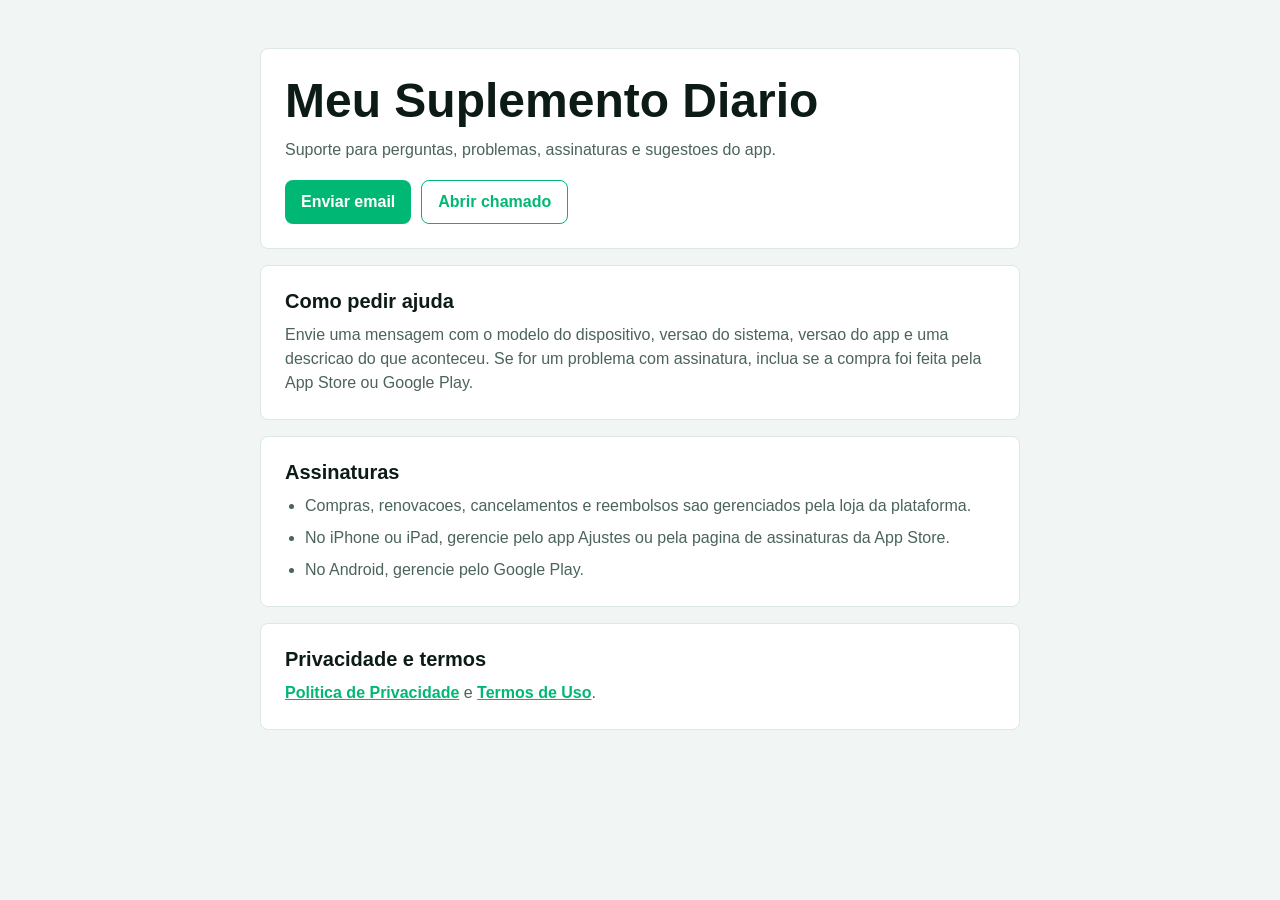
==== support.html @ db2baebf "fix" ====
<!DOCTYPE html>
<html lang="pt-BR">
<head>
  <meta charset="UTF-8">
  <meta name="viewport" content="width=device-width, initial-scale=1">
  <meta name="description" content="Suporte do app Meu Suplemento Diario.">
  <title>Meu Suplemento Diario - Suporte</title>
  <style>
    :root {
      color-scheme: light;
      --bg: #f1f6f4;
      --card: #ffffff;
      --ink: #0d1b16;
      --muted: #4b6359;
      --brand: #00b873;
      --line: #dce8e2;
    }

    * {
      box-sizing: border-box;
    }

    body {
      margin: 0;
      min-height: 100vh;
      background: var(--bg);
      color: var(--ink);
      font-family: -apple-system, BlinkMacSystemFont, "Segoe UI", sans-serif;
      line-height: 1.5;
    }

    main {
      width: min(760px, calc(100% - 32px));
      margin: 0 auto;
      padding: 48px 0;
    }

    header,
    section {
      background: var(--card);
      border: 1px solid var(--line);
      border-radius: 8px;
      padding: 24px;
      margin-bottom: 16px;
    }

    h1,
    h2 {
      margin: 0 0 10px;
      line-height: 1.15;
    }

    h1 {
      font-size: clamp(2rem, 6vw, 3rem);
    }

    h2 {
      font-size: 1.25rem;
    }

    p,
    ul {
      margin: 0;
      color: var(--muted);
    }

    ul {
      padding-left: 20px;
    }

    li + li {
      margin-top: 8px;
    }

    a {
      color: var(--brand);
      font-weight: 700;
    }

    .actions {
      display: flex;
      flex-wrap: wrap;
      gap: 10px;
      margin-top: 18px;
    }

    .button {
      display: inline-flex;
      align-items: center;
      min-height: 44px;
      padding: 0 16px;
      border-radius: 8px;
      background: var(--brand);
      color: white;
      text-decoration: none;
    }

    .button.secondary {
      background: transparent;
      color: var(--brand);
      border: 1px solid var(--brand);
    }
  </style>
</head>
<body>
  <main>
    <header>
      <h1>Meu Suplemento Diario</h1>
      <p>Suporte para perguntas, problemas, assinaturas e sugestoes do app.</p>
      <div class="actions">
        <a class="button" href="mailto:willonplay@gmail.com?subject=Suporte%20Meu%20Suplemento%20Diario">Enviar email</a>
        <a class="button secondary" href="https://github.com/WillyanAnjos/mobile_meu_suplemento/issues">Abrir chamado</a>
      </div>
    </header>

    <section>
      <h2>Como pedir ajuda</h2>
      <p>Envie uma mensagem com o modelo do dispositivo, versao do sistema, versao do app e uma descricao do que aconteceu. Se for um problema com assinatura, inclua se a compra foi feita pela App Store ou Google Play.</p>
    </section>

    <section>
      <h2>Assinaturas</h2>
      <ul>
        <li>Compras, renovacoes, cancelamentos e reembolsos sao gerenciados pela loja da plataforma.</li>
        <li>No iPhone ou iPad, gerencie pelo app Ajustes ou pela pagina de assinaturas da App Store.</li>
        <li>No Android, gerencie pelo Google Play.</li>
      </ul>
    </section>

    <section>
      <h2>Privacidade e termos</h2>
      <p>
        <a href="https://docs.google.com/document/d/13U2lFwAuf5_R0zhXfWkgEvFUcP1fyfnhhZ6wa0B0Kvw/edit?usp=sharing">Politica de Privacidade</a>
        e
        <a href="https://www.apple.com/legal/internet-services/itunes/dev/stdeula/">Termos de Uso</a>.
      </p>
    </section>
  </main>
</body>
</html>
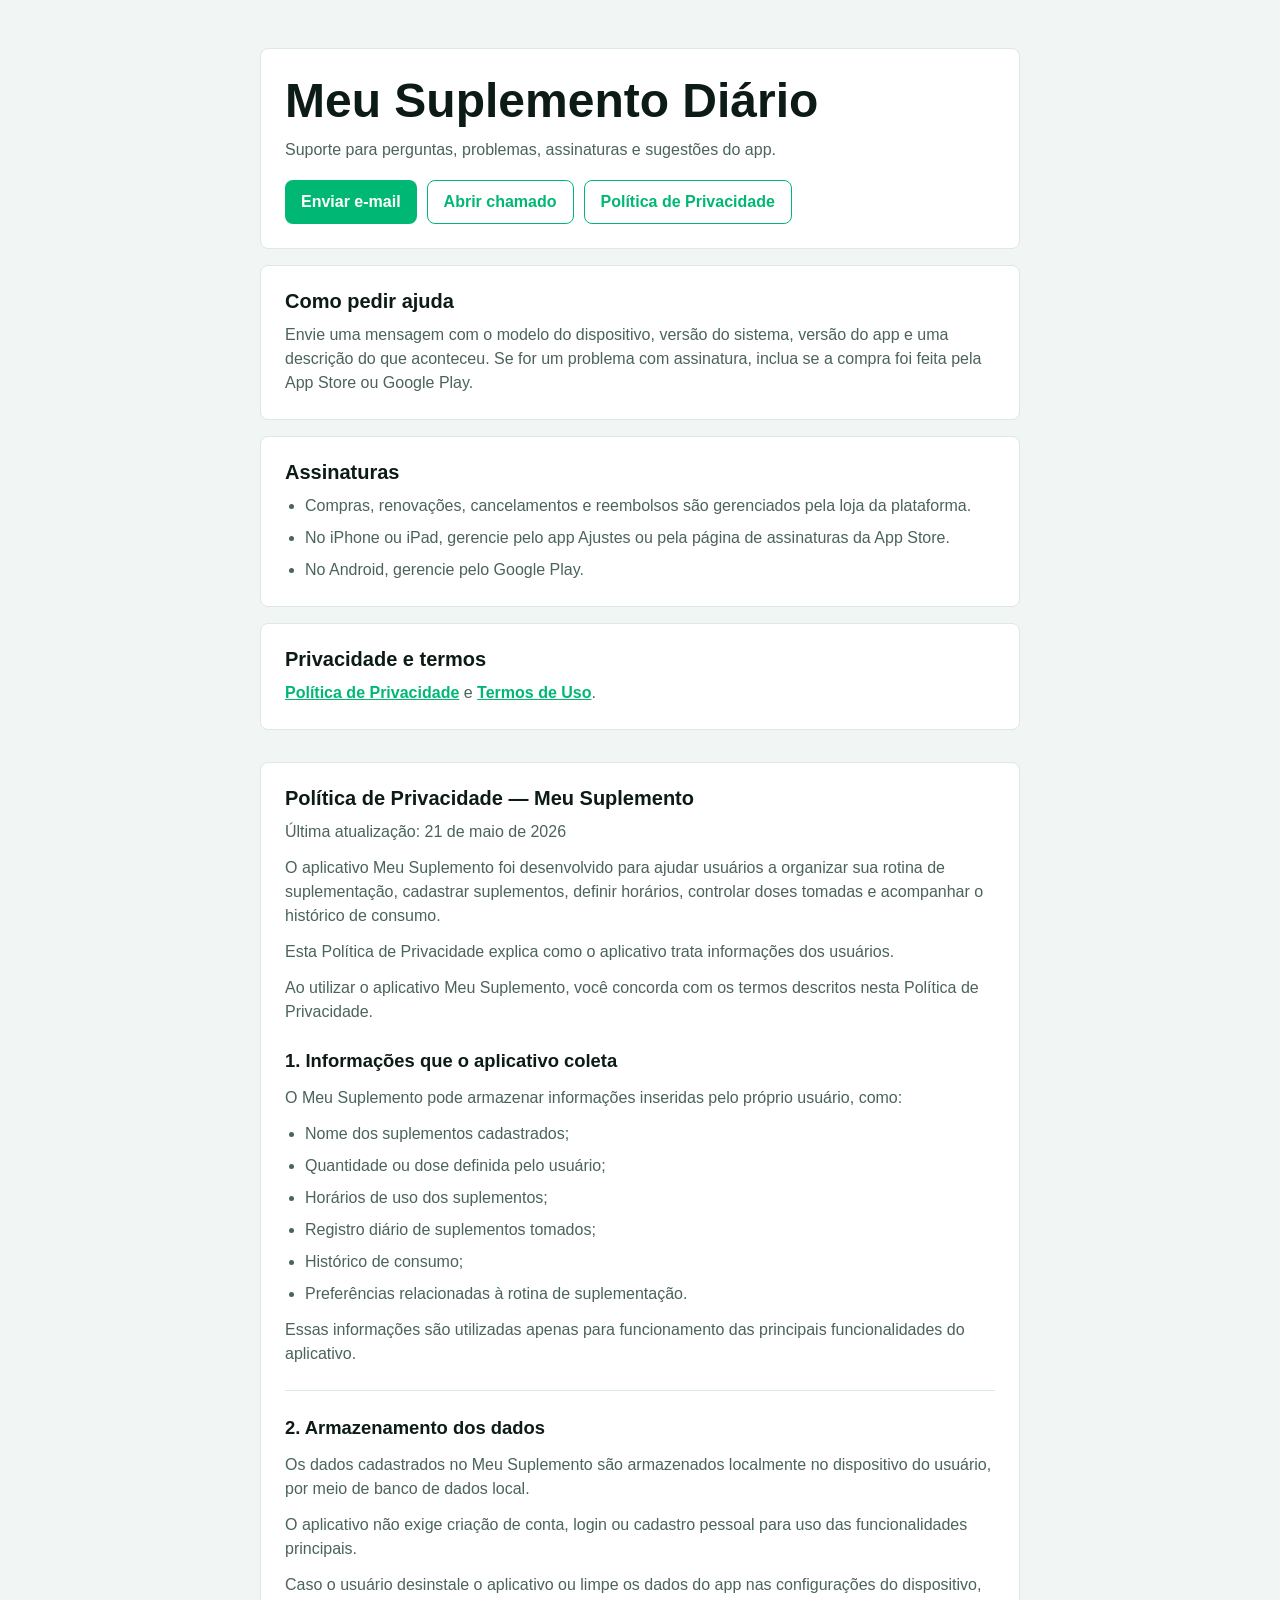
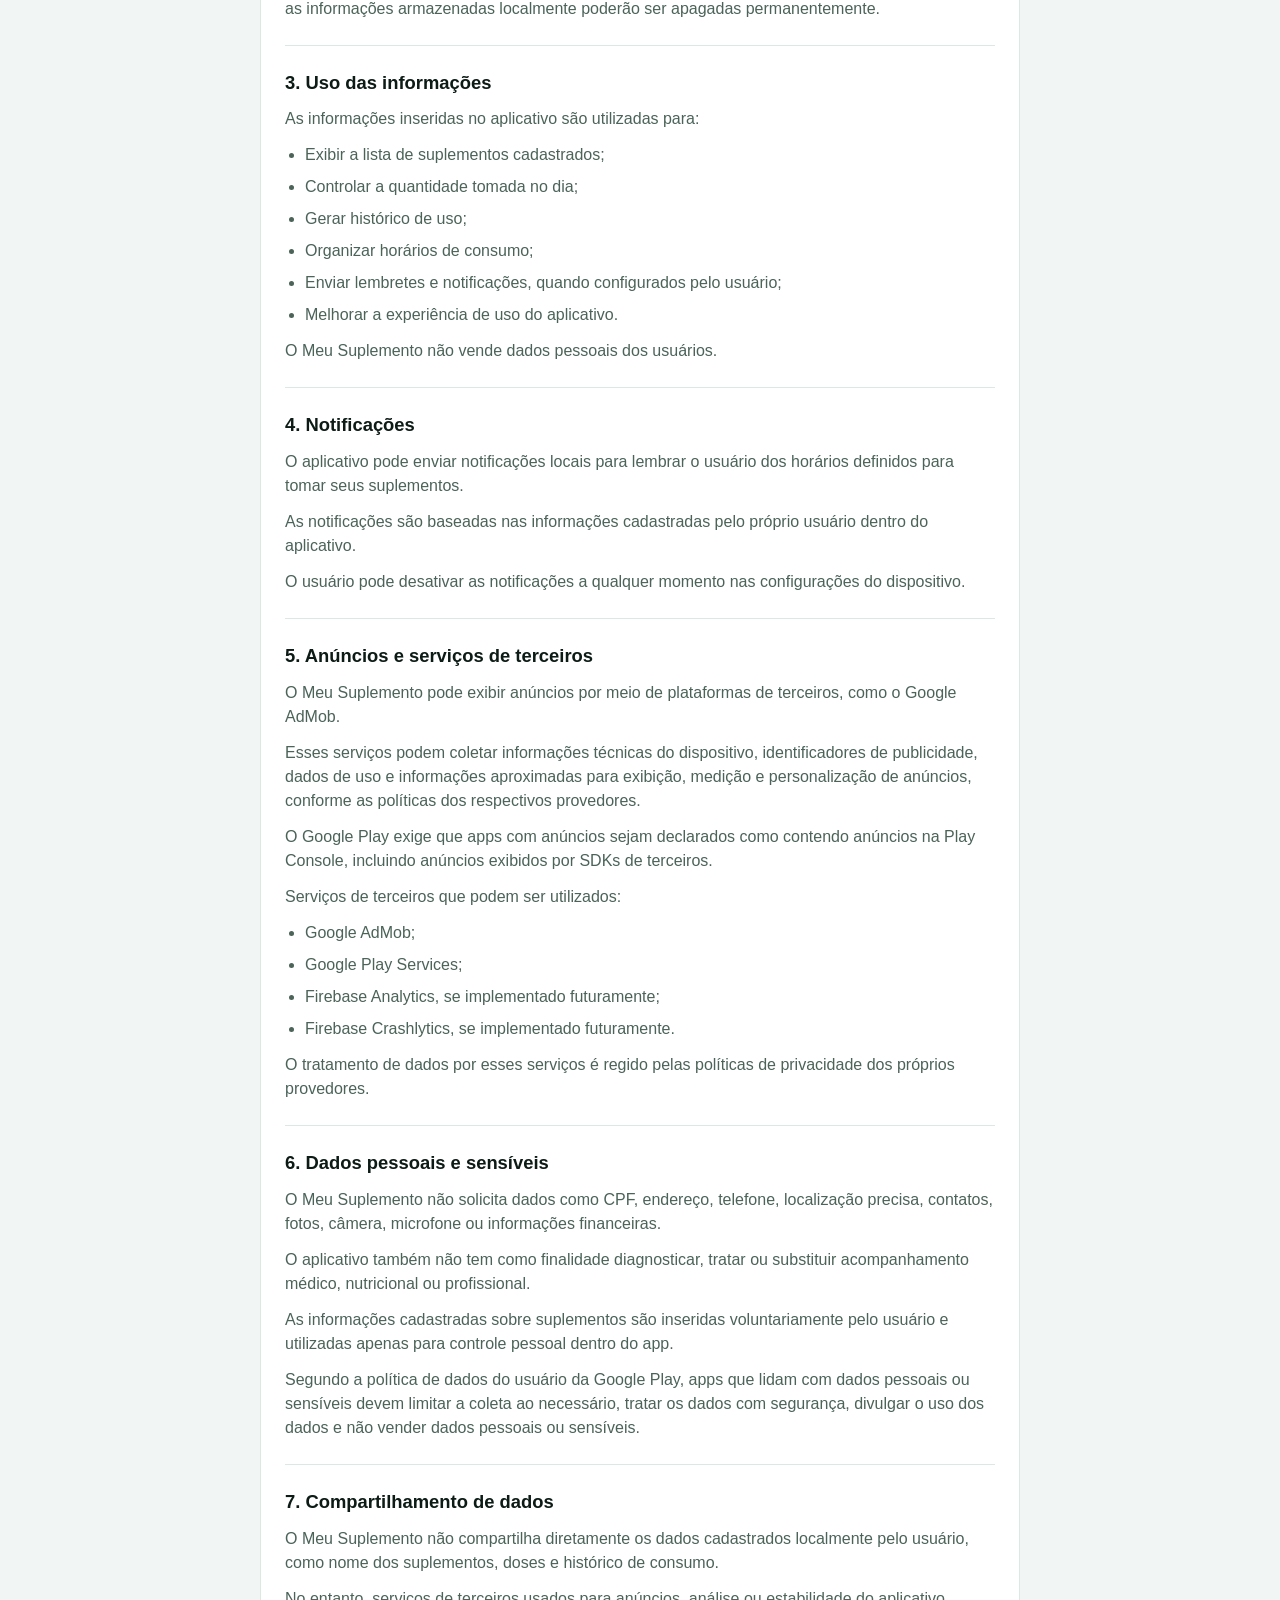
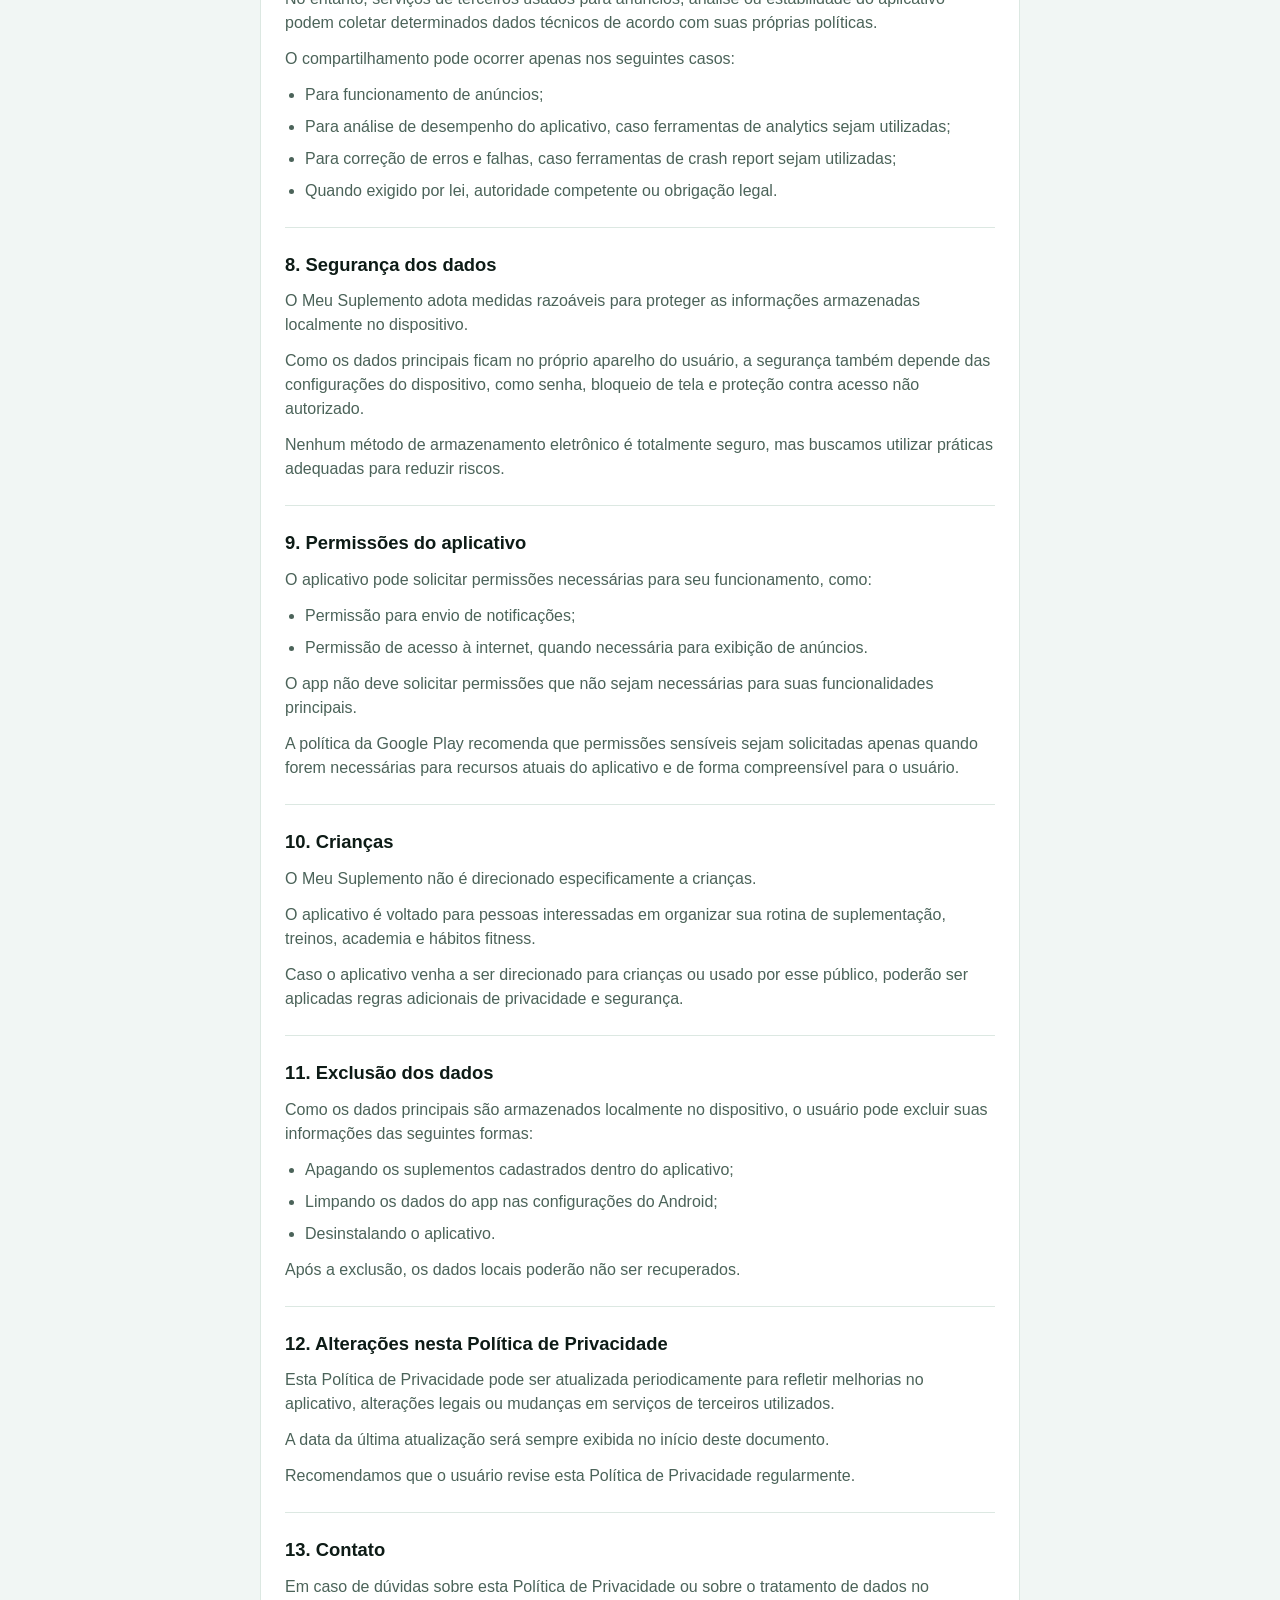
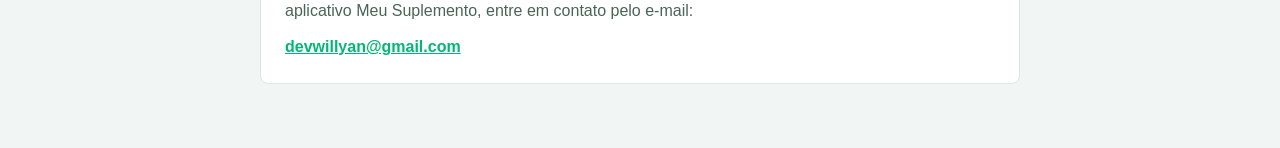
==== commit fbecfc13: "sds" ====
--- a/support.html
+++ b/support.html
@@ -3,137 +3,163 @@
 <head>
   <meta charset="UTF-8">
   <meta name="viewport" content="width=device-width, initial-scale=1">
-  <meta name="description" content="Suporte do app Meu Suplemento Diario.">
-  <title>Meu Suplemento Diario - Suporte</title>
-  <style>
-    :root {
-      color-scheme: light;
-      --bg: #f1f6f4;
-      --card: #ffffff;
-      --ink: #0d1b16;
-      --muted: #4b6359;
-      --brand: #00b873;
-      --line: #dce8e2;
-    }
-
-    * {
-      box-sizing: border-box;
-    }
-
-    body {
-      margin: 0;
-      min-height: 100vh;
-      background: var(--bg);
-      color: var(--ink);
-      font-family: -apple-system, BlinkMacSystemFont, "Segoe UI", sans-serif;
-      line-height: 1.5;
-    }
-
-    main {
-      width: min(760px, calc(100% - 32px));
-      margin: 0 auto;
-      padding: 48px 0;
-    }
-
-    header,
-    section {
-      background: var(--card);
-      border: 1px solid var(--line);
-      border-radius: 8px;
-      padding: 24px;
-      margin-bottom: 16px;
-    }
-
-    h1,
-    h2 {
-      margin: 0 0 10px;
-      line-height: 1.15;
-    }
-
-    h1 {
-      font-size: clamp(2rem, 6vw, 3rem);
-    }
-
-    h2 {
-      font-size: 1.25rem;
-    }
-
-    p,
-    ul {
-      margin: 0;
-      color: var(--muted);
-    }
-
-    ul {
-      padding-left: 20px;
-    }
-
-    li + li {
-      margin-top: 8px;
-    }
-
-    a {
-      color: var(--brand);
-      font-weight: 700;
-    }
-
-    .actions {
-      display: flex;
-      flex-wrap: wrap;
-      gap: 10px;
-      margin-top: 18px;
-    }
-
-    .button {
-      display: inline-flex;
-      align-items: center;
-      min-height: 44px;
-      padding: 0 16px;
-      border-radius: 8px;
-      background: var(--brand);
-      color: white;
-      text-decoration: none;
-    }
-
-    .button.secondary {
-      background: transparent;
-      color: var(--brand);
-      border: 1px solid var(--brand);
-    }
-  </style>
+  <meta name="description" content="Suporte e Política de Privacidade do aplicativo Meu Suplemento Diário.">
+  <meta name="theme-color" content="#00b873">
+  <title>Meu Suplemento Diário — Suporte e Privacidade</title>
+  <link rel="icon" type="image/png" href="favicon.png">
+  <link rel="stylesheet" href="styles.css">
 </head>
 <body>
   <main>
     <header>
-      <h1>Meu Suplemento Diario</h1>
-      <p>Suporte para perguntas, problemas, assinaturas e sugestoes do app.</p>
-      <div class="actions">
-        <a class="button" href="mailto:willonplay@gmail.com?subject=Suporte%20Meu%20Suplemento%20Diario">Enviar email</a>
+      <h1>Meu Suplemento Diário</h1>
+      <p>Suporte para perguntas, problemas, assinaturas e sugestões do app.</p>
+      <nav class="actions" aria-label="Suporte e privacidade">
+        <a class="button" href="mailto:willonplay@gmail.com?subject=Suporte%20Meu%20Suplemento%20Diario">Enviar e-mail</a>
         <a class="button secondary" href="https://github.com/WillyanAnjos/mobile_meu_suplemento/issues">Abrir chamado</a>
-      </div>
+        <a class="button secondary" href="#privacidade">Política de Privacidade</a>
+      </nav>
     </header>
 
-    <section>
-      <h2>Como pedir ajuda</h2>
-      <p>Envie uma mensagem com o modelo do dispositivo, versao do sistema, versao do app e uma descricao do que aconteceu. Se for um problema com assinatura, inclua se a compra foi feita pela App Store ou Google Play.</p>
+    <section aria-labelledby="ajuda">
+      <h2 id="ajuda">Como pedir ajuda</h2>
+      <p>Envie uma mensagem com o modelo do dispositivo, versão do sistema, versão do app e uma descrição do que aconteceu. Se for um problema com assinatura, inclua se a compra foi feita pela App Store ou Google Play.</p>
     </section>
 
-    <section>
-      <h2>Assinaturas</h2>
+    <section aria-labelledby="assinaturas">
+      <h2 id="assinaturas">Assinaturas</h2>
       <ul>
-        <li>Compras, renovacoes, cancelamentos e reembolsos sao gerenciados pela loja da plataforma.</li>
-        <li>No iPhone ou iPad, gerencie pelo app Ajustes ou pela pagina de assinaturas da App Store.</li>
+        <li>Compras, renovações, cancelamentos e reembolsos são gerenciados pela loja da plataforma.</li>
+        <li>No iPhone ou iPad, gerencie pelo app Ajustes ou pela página de assinaturas da App Store.</li>
         <li>No Android, gerencie pelo Google Play.</li>
       </ul>
     </section>
 
-    <section>
-      <h2>Privacidade e termos</h2>
-      <p>
-        <a href="https://docs.google.com/document/d/13U2lFwAuf5_R0zhXfWkgEvFUcP1fyfnhhZ6wa0B0Kvw/edit?usp=sharing">Politica de Privacidade</a>
-        e
-        <a href="https://www.apple.com/legal/internet-services/itunes/dev/stdeula/">Termos de Uso</a>.
-      </p>
+    <section aria-labelledby="termos">
+      <h2 id="termos">Privacidade e termos</h2>
+      <p><a href="#privacidade">Política de Privacidade</a> e <a href="https://www.apple.com/legal/internet-services/itunes/dev/stdeula/">Termos de Uso</a>.</p>
+    </section>
+
+    <section id="privacidade" aria-labelledby="titulo-privacidade">
+      <h2 id="titulo-privacidade">Política de Privacidade — Meu Suplemento</h2>
+        <p>Última atualização: 21 de maio de 2026</p>
+        <p>O aplicativo Meu Suplemento foi desenvolvido para ajudar usuários a organizar sua rotina de suplementação, cadastrar suplementos, definir horários, controlar doses tomadas e acompanhar o histórico de consumo.</p>
+        <p>Esta Política de Privacidade explica como o aplicativo trata informações dos usuários.</p>
+        <p>Ao utilizar o aplicativo Meu Suplemento, você concorda com os termos descritos nesta Política de Privacidade.</p>
+      <div class="policy-section">
+        <h3>1. Informações que o aplicativo coleta</h3>
+        <p>O Meu Suplemento pode armazenar informações inseridas pelo próprio usuário, como:</p>
+        <ul>
+          <li>Nome dos suplementos cadastrados;</li>
+          <li>Quantidade ou dose definida pelo usuário;</li>
+          <li>Horários de uso dos suplementos;</li>
+          <li>Registro diário de suplementos tomados;</li>
+          <li>Histórico de consumo;</li>
+          <li>Preferências relacionadas à rotina de suplementação.</li>
+        </ul>
+        <p>Essas informações são utilizadas apenas para funcionamento das principais funcionalidades do aplicativo.</p>
+      </div>
+      <div class="policy-section">
+        <h3>2. Armazenamento dos dados</h3>
+        <p>Os dados cadastrados no Meu Suplemento são armazenados localmente no dispositivo do usuário, por meio de banco de dados local.</p>
+        <p>O aplicativo não exige criação de conta, login ou cadastro pessoal para uso das funcionalidades principais.</p>
+        <p>Caso o usuário desinstale o aplicativo ou limpe os dados do app nas configurações do dispositivo, as informações armazenadas localmente poderão ser apagadas permanentemente.</p>
+      </div>
+      <div class="policy-section">
+        <h3>3. Uso das informações</h3>
+        <p>As informações inseridas no aplicativo são utilizadas para:</p>
+        <ul>
+          <li>Exibir a lista de suplementos cadastrados;</li>
+          <li>Controlar a quantidade tomada no dia;</li>
+          <li>Gerar histórico de uso;</li>
+          <li>Organizar horários de consumo;</li>
+          <li>Enviar lembretes e notificações, quando configurados pelo usuário;</li>
+          <li>Melhorar a experiência de uso do aplicativo.</li>
+        </ul>
+        <p>O Meu Suplemento não vende dados pessoais dos usuários.</p>
+      </div>
+      <div class="policy-section">
+        <h3>4. Notificações</h3>
+        <p>O aplicativo pode enviar notificações locais para lembrar o usuário dos horários definidos para tomar seus suplementos.</p>
+        <p>As notificações são baseadas nas informações cadastradas pelo próprio usuário dentro do aplicativo.</p>
+        <p>O usuário pode desativar as notificações a qualquer momento nas configurações do dispositivo.</p>
+      </div>
+      <div class="policy-section">
+        <h3>5. Anúncios e serviços de terceiros</h3>
+        <p>O Meu Suplemento pode exibir anúncios por meio de plataformas de terceiros, como o Google AdMob.</p>
+        <p>Esses serviços podem coletar informações técnicas do dispositivo, identificadores de publicidade, dados de uso e informações aproximadas para exibição, medição e personalização de anúncios, conforme as políticas dos respectivos provedores.</p>
+        <p>O Google Play exige que apps com anúncios sejam declarados como contendo anúncios na Play Console, incluindo anúncios exibidos por SDKs de terceiros.</p>
+        <p>Serviços de terceiros que podem ser utilizados:</p>
+        <ul>
+          <li>Google AdMob;</li>
+          <li>Google Play Services;</li>
+          <li>Firebase Analytics, se implementado futuramente;</li>
+          <li>Firebase Crashlytics, se implementado futuramente.</li>
+        </ul>
+        <p>O tratamento de dados por esses serviços é regido pelas políticas de privacidade dos próprios provedores.</p>
+      </div>
+      <div class="policy-section">
+        <h3>6. Dados pessoais e sensíveis</h3>
+        <p>O Meu Suplemento não solicita dados como CPF, endereço, telefone, localização precisa, contatos, fotos, câmera, microfone ou informações financeiras.</p>
+        <p>O aplicativo também não tem como finalidade diagnosticar, tratar ou substituir acompanhamento médico, nutricional ou profissional.</p>
+        <p>As informações cadastradas sobre suplementos são inseridas voluntariamente pelo usuário e utilizadas apenas para controle pessoal dentro do app.</p>
+        <p>Segundo a política de dados do usuário da Google Play, apps que lidam com dados pessoais ou sensíveis devem limitar a coleta ao necessário, tratar os dados com segurança, divulgar o uso dos dados e não vender dados pessoais ou sensíveis.</p>
+      </div>
+      <div class="policy-section">
+        <h3>7. Compartilhamento de dados</h3>
+        <p>O Meu Suplemento não compartilha diretamente os dados cadastrados localmente pelo usuário, como nome dos suplementos, doses e histórico de consumo.</p>
+        <p>No entanto, serviços de terceiros usados para anúncios, análise ou estabilidade do aplicativo podem coletar determinados dados técnicos de acordo com suas próprias políticas.</p>
+        <p>O compartilhamento pode ocorrer apenas nos seguintes casos:</p>
+        <ul>
+          <li>Para funcionamento de anúncios;</li>
+          <li>Para análise de desempenho do aplicativo, caso ferramentas de analytics sejam utilizadas;</li>
+          <li>Para correção de erros e falhas, caso ferramentas de crash report sejam utilizadas;</li>
+          <li>Quando exigido por lei, autoridade competente ou obrigação legal.</li>
+        </ul>
+      </div>
+      <div class="policy-section">
+        <h3>8. Segurança dos dados</h3>
+        <p>O Meu Suplemento adota medidas razoáveis para proteger as informações armazenadas localmente no dispositivo.</p>
+        <p>Como os dados principais ficam no próprio aparelho do usuário, a segurança também depende das configurações do dispositivo, como senha, bloqueio de tela e proteção contra acesso não autorizado.</p>
+        <p>Nenhum método de armazenamento eletrônico é totalmente seguro, mas buscamos utilizar práticas adequadas para reduzir riscos.</p>
+      </div>
+      <div class="policy-section">
+        <h3>9. Permissões do aplicativo</h3>
+        <p>O aplicativo pode solicitar permissões necessárias para seu funcionamento, como:</p>
+        <ul>
+          <li>Permissão para envio de notificações;</li>
+          <li>Permissão de acesso à internet, quando necessária para exibição de anúncios.</li>
+        </ul>
+        <p>O app não deve solicitar permissões que não sejam necessárias para suas funcionalidades principais.</p>
+        <p>A política da Google Play recomenda que permissões sensíveis sejam solicitadas apenas quando forem necessárias para recursos atuais do aplicativo e de forma compreensível para o usuário.</p>
+      </div>
+      <div class="policy-section">
+        <h3>10. Crianças</h3>
+        <p>O Meu Suplemento não é direcionado especificamente a crianças.</p>
+        <p>O aplicativo é voltado para pessoas interessadas em organizar sua rotina de suplementação, treinos, academia e hábitos fitness.</p>
+        <p>Caso o aplicativo venha a ser direcionado para crianças ou usado por esse público, poderão ser aplicadas regras adicionais de privacidade e segurança.</p>
+      </div>
+      <div class="policy-section">
+        <h3>11. Exclusão dos dados</h3>
+        <p>Como os dados principais são armazenados localmente no dispositivo, o usuário pode excluir suas informações das seguintes formas:</p>
+        <ul>
+          <li>Apagando os suplementos cadastrados dentro do aplicativo;</li>
+          <li>Limpando os dados do app nas configurações do Android;</li>
+          <li>Desinstalando o aplicativo.</li>
+        </ul>
+        <p>Após a exclusão, os dados locais poderão não ser recuperados.</p>
+      </div>
+      <div class="policy-section">
+        <h3>12. Alterações nesta Política de Privacidade</h3>
+        <p>Esta Política de Privacidade pode ser atualizada periodicamente para refletir melhorias no aplicativo, alterações legais ou mudanças em serviços de terceiros utilizados.</p>
+        <p>A data da última atualização será sempre exibida no início deste documento.</p>
+        <p>Recomendamos que o usuário revise esta Política de Privacidade regularmente.</p>
+      </div>
+      <div class="policy-section">
+        <h3>13. Contato</h3>
+        <p>Em caso de dúvidas sobre esta Política de Privacidade ou sobre o tratamento de dados no aplicativo Meu Suplemento, entre em contato pelo e-mail:</p>
+        <p><a href="mailto:devwillyan@gmail.com">devwillyan@gmail.com</a></p>
+      </div>
     </section>
   </main>
 </body>
--- a/styles.css
+++ b/styles.css
@@ -0,0 +1,107 @@
+    :root {
+      color-scheme: light;
+      --bg: #f1f6f4;
+      --card: #ffffff;
+      --ink: #0d1b16;
+      --muted: #4b6359;
+      --brand: #00b873;
+      --line: #dce8e2;
+    }
+
+    * {
+      box-sizing: border-box;
+    }
+
+    body {
+      margin: 0;
+      min-height: 100vh;
+      background: var(--bg);
+      color: var(--ink);
+      font-family: -apple-system, BlinkMacSystemFont, "Segoe UI", sans-serif;
+      line-height: 1.5;
+    }
+
+    main {
+      width: min(760px, calc(100% - 32px));
+      margin: 0 auto;
+      padding: 48px 0;
+    }
+
+    header,
+    section {
+      background: var(--card);
+      border: 1px solid var(--line);
+      border-radius: 8px;
+      padding: 24px;
+      margin-bottom: 16px;
+    }
+
+    h1,
+    h2 {
+      margin: 0 0 10px;
+      line-height: 1.15;
+    }
+
+    h1 {
+      font-size: clamp(2rem, 6vw, 3rem);
+    }
+
+    h2 {
+      font-size: 1.25rem;
+    }
+
+    p,
+    ul {
+      margin: 0;
+      color: var(--muted);
+    }
+
+    ul {
+      padding-left: 20px;
+    }
+
+    li + li {
+      margin-top: 8px;
+    }
+
+    a {
+      color: var(--brand);
+      font-weight: 700;
+    }
+
+    .actions {
+      display: flex;
+      flex-wrap: wrap;
+      gap: 10px;
+      margin-top: 18px;
+    }
+
+    .button {
+      display: inline-flex;
+      align-items: center;
+      min-height: 44px;
+      padding: 0 16px;
+      border-radius: 8px;
+      background: var(--brand);
+      color: white;
+      text-decoration: none;
+    }
+
+    .button.secondary {
+      background: transparent;
+      color: var(--brand);
+      border: 1px solid var(--brand);
+    }
+
+    p + p, p + ul, ul + p { margin-top: 12px; }
+    a { overflow-wrap: anywhere; }
+    a:focus-visible { outline: 3px solid var(--ink); outline-offset: 4px; }
+    section { scroll-margin-top: 24px; }
+    #privacidade { margin-top: 32px; }
+    .policy-section h3 { margin: 0 0 12px; font-size: 1.15rem; line-height: 1.4; }
+    .policy-section { margin-top: 24px; }
+    .policy-section + .policy-section { border-top: 1px solid var(--line); padding-top: 24px; }
+    @media (max-width: 480px) {
+      main { padding: 24px 0; }
+      header, section { padding: 20px; }
+    }
